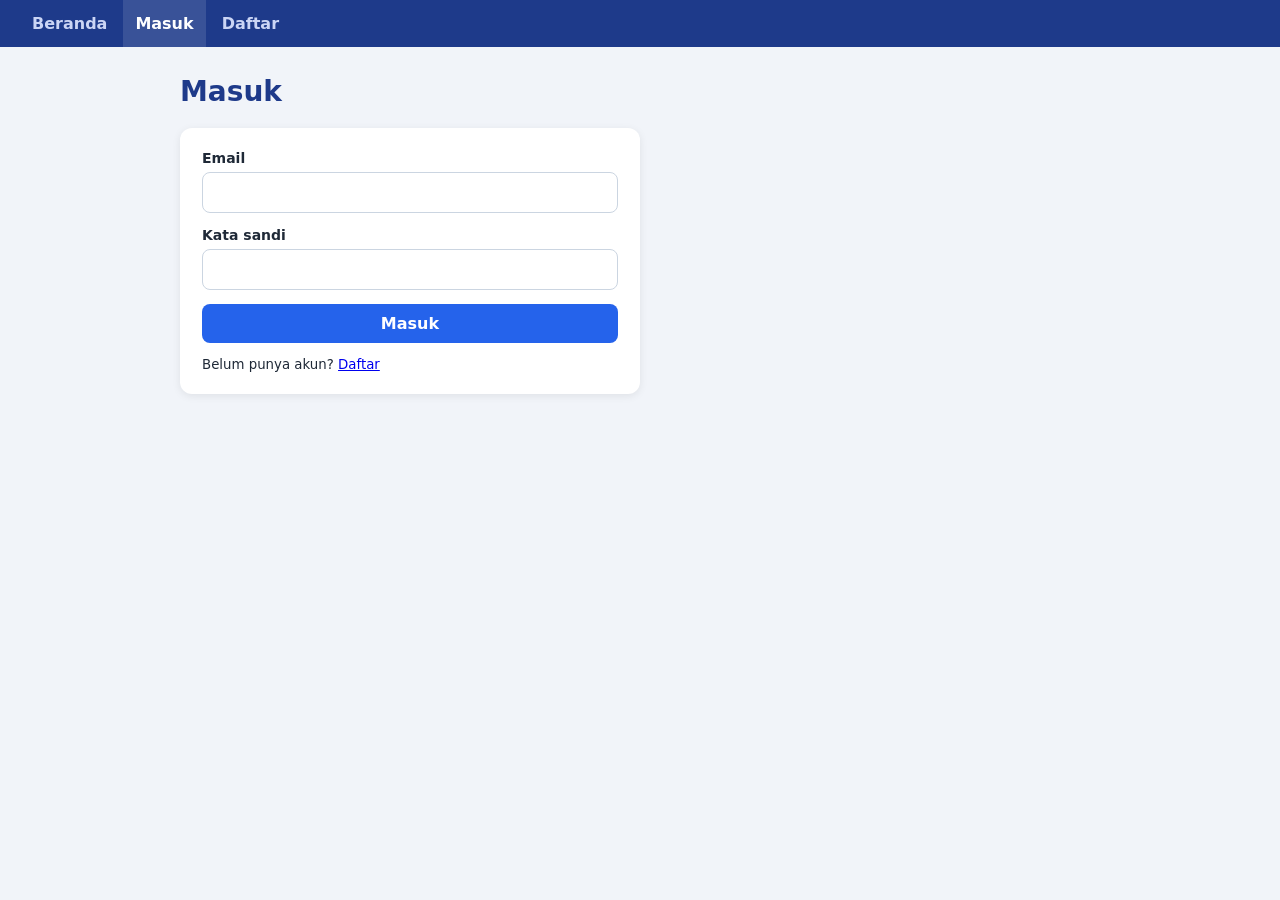
==== Project_TUGASKU/dashboard.html @ 93c88ead "Add files via upload" ====
<!DOCTYPE html>
<html lang="id">
<head>
    <meta charset="UTF-8">
    <meta name="viewport" content="width=device-width, initial-scale=1">
    <title>Dashboard - Tugasku</title>
    <link rel="stylesheet" href="style.css">
</head>
<body data-page="dashboard" data-auth="user">
<nav></nav>
<main>
<h1>Dashboard</h1>
<div class="stats" id="stat"></div>
<h2>Mendekati deadline (7 hari) dan terlambat</h2>
<div class="scroll">
    <table>
        <thead>
            <tr>
                <th>Tugas</th>
                <th>Mata kuliah</th>
                <th>Deadline</th>
                <th>Sisa waktu</th>
                <th>Prioritas</th>
            </tr>
        </thead>
        <tbody id="isi"></tbody>
    </table>
</div>
</main>
<script src="app.js"></script>
</body></html>
---- Project_TUGASKU/style.css ----
*{box-sizing:border-box}
body{
    font-family:"Segoe UI",system-ui,sans-serif;
    background:#f1f4f9;
    color:#1f2937;
    margin:0
}
nav{
    background:#1e3a8a;
    padding:0 20px;
    display:flex;
    flex-wrap:wrap;
    gap:4px
}
nav a{
    color:#cbd5f5;
    text-decoration:none;
    padding:14px 12px;
    font-weight:600
}
nav a:hover,nav a.aktif{
    color:#fff;
    background:rgba(255,255,255,.12)
}
main{
    max-width:960px;
    margin:0 auto;
    padding:28px 20px
}
h1{
    margin:0 0 20px;
    font-size:28px;
    color:#1e3a8a
}
h2{
    margin:28px 0 12px;
    font-size:19px
}
.kartu,form{
    background:#fff;
    padding:22px;
    border-radius:12px;
    box-shadow:0 2px 8px rgba(0,0,0,.08)
}
form{
    display:grid;
    gap:14px;
    max-width:460px
}
form.dua{
    grid-template-columns:1fr 1fr;
    max-width:none
}
.penuh{
    grid-column:1/-1
}
label{
    display:block;
    margin-bottom:6px;
    font-size:14px;
    font-weight:600
}
input,select,textarea{
    width:100%;
    padding:10px 12px;
    border:1px solid #cbd5e1;
    border-radius:8px;
    font:inherit
}
input:focus,select:focus,textarea:focus{
    outline:none;
    border-color:#2563eb;
    box-shadow:0 0 0 3px rgba(37,99,235,.2)
}
button,.btn{
    background:#2563eb;
    color:#fff;
    border:none;
    padding:10px 20px;
    border-radius:8px;
    font:inherit;
    font-weight:600;
    cursor:pointer;
    text-decoration:none;
    display:inline-block
}
button:hover,.btn:hover{
    background:#1d4ed8
}
.abu{
    background:#64748b
}
td button,.bar+.scroll td button{
    padding:5px 10px;
    font-size:13px
}
td button[data-hapus]{
    background:#fff;
    color:#b42318;
    border:1px solid #fda29b
}
.bar{
    display:flex;
    gap:10px;
    flex-wrap:wrap;
    margin-bottom:12px
}
.bar input,.bar select{
    width:auto;
    flex:1;
    min-width:140px
}
.scroll{
    overflow-x:auto;
    border-radius:12px;
    box-shadow:0 2px 8px rgba(0,0,0,.08)
}
table{
    width:100%;
    border-collapse:collapse;
    background:#fff
}
th,td{
    padding:11px 13px;
    text-align:left;
    border-bottom:1px solid #e5e7eb;
    vertical-align:top
}
thead{
    background:#1e3a8a;
    color:#fff
}
tbody tr:hover{
    background:#f8fafc
}
td select{
    padding:6px 8px
}
.tinggi{
    color:#b42318;
    background:#fee4e2;
    font-weight:700
}
.sedang{
    color:#b54708;
    background:#fef0c7;
    font-weight:700
}
.rendah{
    color:#067647;
    background:#d1fadf;
    font-weight:700
}
.telat{
    background:#fff1f0
}
.selesai{
    text-decoration:line-through;
    opacity:.6
}
.banner {
    background: #fef0c7;
    color: #b54708;
    border: 1px solid #fedf89;
    padding: 12px 16px;
    border-radius: 8px;
    margin-bottom: 16px;
    font-weight: 600;
}
.stats{
    display:grid;
    grid-template-columns:repeat(3,1fr);
    gap:14px
}
.stat{
    background:#fff;
    border-radius:12px;
    padding:18px;
    box-shadow:0 2px 8px rgba(0,0,0,.08)
}
.stat b{
    display:block;
    font-size:32px;
    color:#1e3a8a
}
.kal td{
    width:14.28%;
    height:92px;
    font-size:12px;
    border:1px solid #e5e7eb
}
.kal th{
    text-align:center
}
.tgs{
    display:block;
    border-radius:4px;
    padding:2px 5px;
    margin-top:3px;
    font-weight:600
}
.judulbln{
    display:flex;
    align-items:center;
    gap:14px;
    margin-bottom:12px
}
.judulbln h2{
    margin:0;
    min-width:160px;
    text-align:center
}
@media(max-width:600px){
    form.dua{
        grid-template-columns:1fr
    }
    .stats{
        grid-template-columns:1fr
    }
}
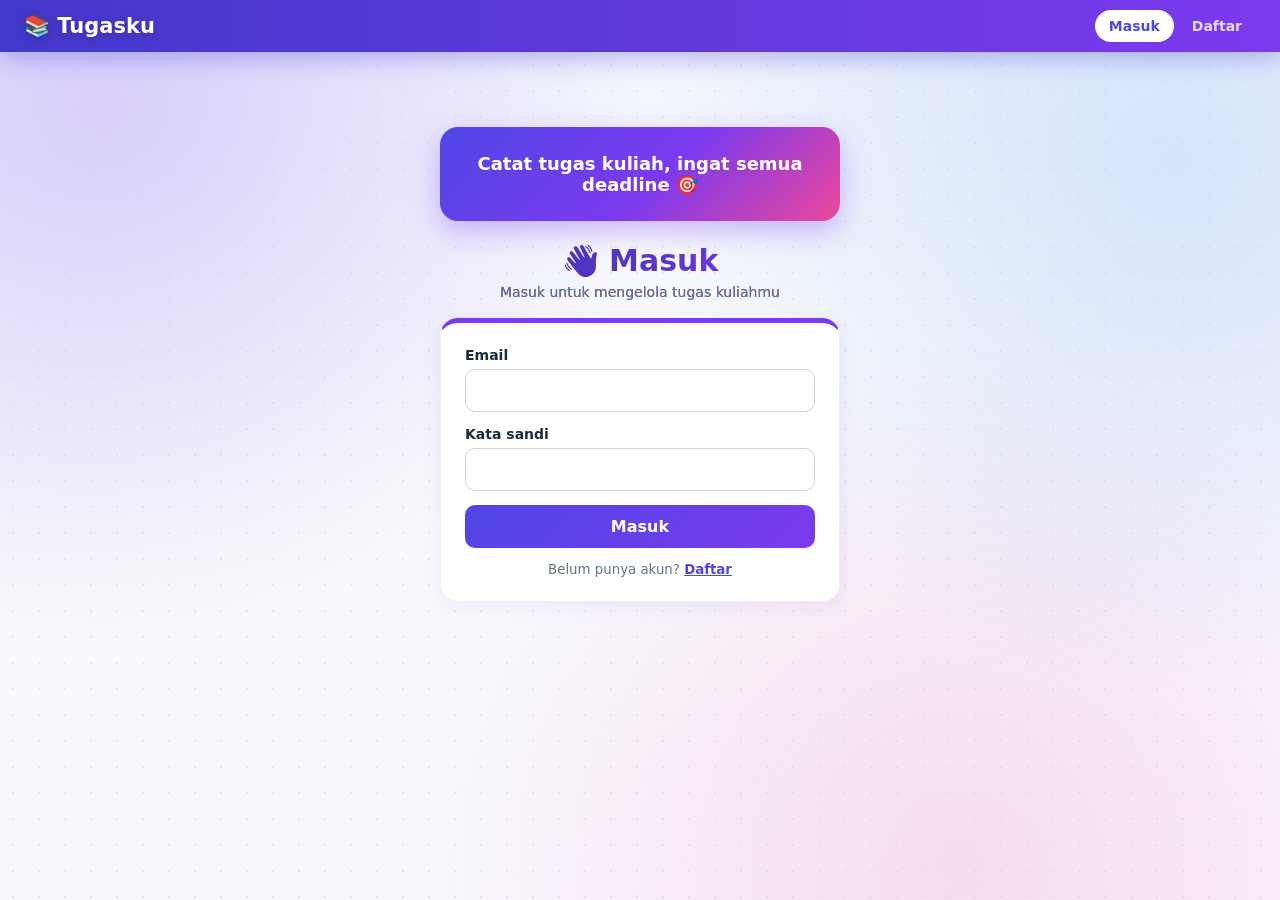
==== commit 9d4f020d: "Add files via upload" ====
--- a/Project_TUGASKU/dashboard.html
+++ b/Project_TUGASKU/dashboard.html
@@ -9,8 +9,9 @@
 <body data-page="dashboard" data-auth="user">
 <nav></nav>
 <main>
-<h1>Dashboard</h1>
+<h1 id="salam">Dashboard</h1>
 <div class="stats" id="stat"></div>
+<div class="kartu pb"><div class="prog"><i id="prog"></i></div><small id="progTxt"></small></div>
 <h2>Mendekati deadline (7 hari) dan terlambat</h2>
 <div class="scroll">
     <table>
@@ -20,7 +21,7 @@
                 <th>Mata kuliah</th>
                 <th>Deadline</th>
                 <th>Sisa waktu</th>
-                <th>Prioritas</th>
+                <th>Prioritas</th><th>Status</th>
             </tr>
         </thead>
         <tbody id="isi"></tbody>
--- a/Project_TUGASKU/style.css
+++ b/Project_TUGASKU/style.css
@@ -1,220 +1,129 @@
+:root{--p:#4f46e5;--p2:#7c3aed;--tx:#1e293b;--mt:#64748b;--ln:#e2e8f0}
 *{box-sizing:border-box}
-body{
-    font-family:"Segoe UI",system-ui,sans-serif;
-    background:#f1f4f9;
-    color:#1f2937;
-    margin:0
-}
-nav{
-    background:#1e3a8a;
-    padding:0 20px;
-    display:flex;
-    flex-wrap:wrap;
-    gap:4px
-}
-nav a{
-    color:#cbd5f5;
-    text-decoration:none;
-    padding:14px 12px;
-    font-weight:600
-}
-nav a:hover,nav a.aktif{
-    color:#fff;
-    background:rgba(255,255,255,.12)
-}
-main{
-    max-width:960px;
-    margin:0 auto;
-    padding:28px 20px
-}
-h1{
-    margin:0 0 20px;
-    font-size:28px;
-    color:#1e3a8a
-}
-h2{
-    margin:28px 0 12px;
-    font-size:19px
-}
-.kartu,form{
-    background:#fff;
-    padding:22px;
-    border-radius:12px;
-    box-shadow:0 2px 8px rgba(0,0,0,.08)
-}
-form{
-    display:grid;
-    gap:14px;
-    max-width:460px
-}
-form.dua{
-    grid-template-columns:1fr 1fr;
-    max-width:none
-}
-.penuh{
-    grid-column:1/-1
-}
-label{
-    display:block;
-    margin-bottom:6px;
-    font-size:14px;
-    font-weight:600
-}
-input,select,textarea{
-    width:100%;
-    padding:10px 12px;
-    border:1px solid #cbd5e1;
-    border-radius:8px;
-    font:inherit
-}
-input:focus,select:focus,textarea:focus{
-    outline:none;
-    border-color:#2563eb;
-    box-shadow:0 0 0 3px rgba(37,99,235,.2)
-}
-button,.btn{
-    background:#2563eb;
-    color:#fff;
-    border:none;
-    padding:10px 20px;
-    border-radius:8px;
-    font:inherit;
-    font-weight:600;
-    cursor:pointer;
-    text-decoration:none;
-    display:inline-block
-}
-button:hover,.btn:hover{
-    background:#1d4ed8
-}
-.abu{
-    background:#64748b
-}
-td button,.bar+.scroll td button{
-    padding:5px 10px;
-    font-size:13px
-}
-td button[data-hapus]{
-    background:#fff;
-    color:#b42318;
-    border:1px solid #fda29b
-}
-.bar{
-    display:flex;
-    gap:10px;
-    flex-wrap:wrap;
-    margin-bottom:12px
-}
-.bar input,.bar select{
-    width:auto;
-    flex:1;
-    min-width:140px
-}
-.scroll{
-    overflow-x:auto;
-    border-radius:12px;
-    box-shadow:0 2px 8px rgba(0,0,0,.08)
-}
-table{
-    width:100%;
-    border-collapse:collapse;
-    background:#fff
-}
-th,td{
-    padding:11px 13px;
-    text-align:left;
-    border-bottom:1px solid #e5e7eb;
-    vertical-align:top
-}
-thead{
-    background:#1e3a8a;
-    color:#fff
-}
-tbody tr:hover{
-    background:#f8fafc
-}
-td select{
-    padding:6px 8px
-}
-.tinggi{
-    color:#b42318;
-    background:#fee4e2;
-    font-weight:700
-}
-.sedang{
-    color:#b54708;
-    background:#fef0c7;
-    font-weight:700
-}
-.rendah{
-    color:#067647;
-    background:#d1fadf;
-    font-weight:700
-}
-.telat{
-    background:#fff1f0
-}
-.selesai{
-    text-decoration:line-through;
-    opacity:.6
-}
-.banner {
-    background: #fef0c7;
-    color: #b54708;
-    border: 1px solid #fedf89;
-    padding: 12px 16px;
-    border-radius: 8px;
-    margin-bottom: 16px;
-    font-weight: 600;
-}
-.stats{
-    display:grid;
-    grid-template-columns:repeat(3,1fr);
-    gap:14px
-}
-.stat{
-    background:#fff;
-    border-radius:12px;
-    padding:18px;
-    box-shadow:0 2px 8px rgba(0,0,0,.08)
-}
-.stat b{
-    display:block;
-    font-size:32px;
-    color:#1e3a8a
-}
-.kal td{
-    width:14.28%;
-    height:92px;
-    font-size:12px;
-    border:1px solid #e5e7eb
-}
-.kal th{
-    text-align:center
-}
-.tgs{
-    display:block;
-    border-radius:4px;
-    padding:2px 5px;
-    margin-top:3px;
-    font-weight:600
-}
-.judulbln{
-    display:flex;
-    align-items:center;
-    gap:14px;
-    margin-bottom:12px
-}
-.judulbln h2{
-    margin:0;
-    min-width:160px;
-    text-align:center
-}
-@media(max-width:600px){
-    form.dua{
-        grid-template-columns:1fr
-    }
-    .stats{
-        grid-template-columns:1fr
-    }
-}
+body{font-family:"Segoe UI",system-ui,sans-serif;background:linear-gradient(160deg,#eef2ff,#f8fafc 45%,#faf5ff) fixed;color:var(--tx);margin:0;min-height:100vh}
+nav{position:sticky;top:0;z-index:5;display:flex;flex-wrap:wrap;align-items:center;gap:4px;padding:10px 24px;background:rgba(255,255,255,.88);backdrop-filter:blur(10px);border-bottom:1px solid var(--ln)}
+nav .gap{flex:1}
+nav a{color:var(--mt);text-decoration:none;padding:8px 14px;border-radius:999px;font-weight:600;font-size:14px;transition:.2s}
+nav a:hover{background:#eef2ff;color:var(--p)}
+nav a.aktif{background:var(--p);color:#fff}
+nav a#keluar{color:#e11d48}
+nav a.brand,nav a.brand:hover{font-size:21px;font-weight:800;padding:4px 14px 4px 0;background:linear-gradient(90deg,var(--p),var(--p2));-webkit-background-clip:text;background-clip:text;color:transparent}
+main{max-width:980px;margin:0 auto;padding:30px 20px}
+h1{margin:0 0 22px;font-size:30px;font-weight:800;color:var(--tx)}
+h2{margin:30px 0 12px;font-size:19px}
+.kartu,form{background:#fff;padding:24px;border-radius:18px;box-shadow:0 4px 20px rgba(79,70,229,.08);border:1px solid #eef0f6}
+form{display:grid;gap:14px;max-width:460px}
+form.dua{grid-template-columns:1fr 1fr;max-width:none}
+.penuh{grid-column:1/-1}
+label{display:block;margin-bottom:6px;font-size:14px;font-weight:600}
+label small{font-weight:400;color:var(--mt)}
+input,select,textarea{width:100%;padding:11px 13px;border:1px solid #cbd5e1;border-radius:10px;font:inherit;background:#fff}
+input:focus,select:focus,textarea:focus{outline:none;border-color:var(--p);box-shadow:0 0 0 4px rgba(79,70,229,.15)}
+button,.btn{background:linear-gradient(135deg,var(--p),var(--p2));color:#fff;border:none;padding:10px 20px;border-radius:10px;font:inherit;font-weight:600;cursor:pointer;text-decoration:none;display:inline-block;transition:.2s}
+button:hover,.btn:hover{transform:translateY(-1px);box-shadow:0 6px 16px rgba(79,70,229,.3)}
+.abu{background:#64748b}
+form a{color:var(--p);font-weight:600}
+body[data-auth="none"] main{max-width:440px;margin-top:5vh}
+body[data-auth="none"] h1{text-align:center;margin-bottom:6px}
+body[data-page=login] h1::after,body[data-page=register] h1::after{display:block;font-size:14px;font-weight:400;color:var(--mt);margin:6px 0 18px}
+body[data-page=login] h1::after{content:"Masuk untuk mengelola tugas kuliahmu"}
+body[data-page=register] h1::after{content:"Buat akun baru, gratis dan cepat"}
+body[data-auth="none"] form{max-width:none}
+body[data-auth="none"] form button{width:100%;padding:12px}
+body[data-auth="none"] form small{text-align:center;color:var(--mt)}
+td button{padding:6px 11px;font-size:13px;margin:0 2px 3px 0}
+td button[data-hapus]{background:#fff;color:#e11d48;border:1px solid #fecdd3}
+td button.abu{background:#fff;color:var(--mt);border:1px solid var(--ln)}
+.bar{display:flex;gap:10px;flex-wrap:wrap;margin-bottom:12px}
+.bar input,.bar select{width:auto;flex:1;min-width:140px}
+.scroll{overflow-x:auto;border-radius:18px;box-shadow:0 4px 20px rgba(79,70,229,.08);border:1px solid #eef0f6}
+table{width:100%;border-collapse:collapse;background:#fff}
+th,td{padding:13px 14px;text-align:left;border-bottom:1px solid #f1f5f9;vertical-align:top}
+thead{background:#f8fafc;color:var(--mt);font-size:12px;text-transform:uppercase;letter-spacing:.05em}
+tbody tr:hover{background:#fafaff}
+.ket{display:block;color:var(--mt);margin-top:2px}
+.chip,.badge{display:inline-block;padding:3px 11px;border-radius:999px;font-size:12px;font-weight:700;white-space:nowrap}
+.badge.belum{background:#e2e8f0;color:#475569}
+.badge.proses{background:#dbeafe;color:#1d4ed8}
+.badge.selesai{background:#dcfce7;color:#15803d}
+.badge::before{content:"";display:inline-block;width:7px;height:7px;border-radius:50%;background:currentColor;margin-right:6px}
+.tinggi{color:#b42318;background:#fee4e2;font-weight:700}
+.sedang{color:#b54708;background:#fef0c7;font-weight:700}
+.rendah{color:#067647;background:#d1fadf;font-weight:700}
+.telat{background:#fff5f5}
+.done .jdl{text-decoration:line-through;opacity:.55}
+.banner{background:#fffbeb;color:#b45309;border:1px solid #fde68a;padding:13px 18px;border-radius:12px;margin-bottom:18px;font-weight:600}
+.stats{display:grid;grid-template-columns:repeat(3,1fr);gap:16px}
+.stat{background:#fff;border-radius:18px;padding:20px;box-shadow:0 4px 20px rgba(79,70,229,.08);border-top:5px solid #94a3b8;color:var(--mt);font-weight:600}
+.stat.s1{border-color:#3b82f6}
+.stat.s2{border-color:#22c55e}
+.stat b{display:block;font-size:36px;color:var(--tx)}
+.kartu.pb{margin-top:16px;padding:18px 24px}
+.prog{height:10px;background:#e2e8f0;border-radius:99px;overflow:hidden;margin-bottom:8px}
+.prog i{display:block;height:100%;width:0;background:linear-gradient(90deg,var(--p),#22c55e);transition:width .6s}
+.kal{table-layout:fixed}
+.kal td{height:96px;font-size:12px;border:1px solid #f1f5f9;padding:6px;overflow:hidden}
+.kal th{text-align:center}
+.kal td.hari{cursor:pointer;transition:.15s}
+.kal td.hari:hover{background:#eef2ff}
+.kal td.lewat{background:#f8fafc;color:#94a3b8}
+.kal td.dipilih{outline:2px solid var(--p);outline-offset:-2px;background:#eef2ff}
+.kal td.hariini b{display:inline-grid;place-items:center;width:24px;height:24px;border-radius:50%;background:var(--p);color:#fff}
+.tgs{display:block;border-radius:6px;padding:2px 6px;margin-top:3px;font-weight:600;white-space:nowrap;overflow:hidden;text-overflow:ellipsis}
+.tgs.selesai{text-decoration:line-through;opacity:.6}
+.dot{display:inline-block;width:7px;height:7px;border-radius:50%;margin-right:4px;background:#94a3b8}
+.dot.s1{background:#3b82f6}
+.dot.s2{background:#22c55e}
+.legenda{margin:14px 0}
+.judulbln{display:flex;align-items:center;gap:14px;margin-bottom:12px}
+.judulbln h2{margin:0;min-width:170px;text-align:center}
+.judulbln button{padding:8px 16px}
+#detail{margin-top:18px}
+#detail h2{margin-top:0}
+#detail li{padding:8px 0;border-bottom:1px solid #f1f5f9;list-style:none}
+#detail ul{padding:0;margin:0 0 14px}
+@media(max-width:600px){form.dua,.stats{grid-template-columns:1fr}nav{padding:8px 12px}}
+
+/* ===== Revisi 2: lebih berwarna & hidup ===== */
+body::before{content:"";position:fixed;inset:0;z-index:-1;pointer-events:none;background:radial-gradient(circle at 8% 12%,rgba(124,58,237,.20),transparent 38%),radial-gradient(circle at 92% 18%,rgba(59,130,246,.18),transparent 38%),radial-gradient(circle at 75% 96%,rgba(236,72,153,.15),transparent 40%)}
+body::after{content:"";position:fixed;inset:0;z-index:-1;pointer-events:none;background-image:radial-gradient(#c7d2fe 1.2px,transparent 1.2px);background-size:26px 26px;opacity:.55}
+@keyframes naik{from{opacity:0;transform:translateY(14px)}to{opacity:1;transform:none}}
+main{animation:naik .5s ease both}
+nav{background:linear-gradient(90deg,#4338ca,#7c3aed);border-bottom:none;box-shadow:0 6px 24px rgba(67,56,202,.35)}
+nav a{color:rgba(255,255,255,.82)}
+nav a:hover{background:rgba(255,255,255,.18);color:#fff}
+nav a.aktif{background:#fff;color:var(--p)}
+nav a#keluar{color:#fecdd3}
+nav a.brand,nav a.brand:hover{background:none;color:#fff;-webkit-text-fill-color:#fff;text-shadow:0 2px 8px rgba(0,0,0,.2)}
+nav a.brand::before{content:"📚 "}
+h1{background:linear-gradient(90deg,#3730a3,#7c3aed);-webkit-background-clip:text;background-clip:text;color:transparent}
+body[data-page=dashboard] h1::before{content:"🏠 "}
+body[data-page=matkul] h1::before{content:"📚 "}
+body[data-page=tugas] h1::before{content:"✅ "}
+body[data-page=kalender] h1::before{content:"🗓️ "}
+body[data-page=profil] h1::before{content:"👤 "}
+body[data-page=pengguna] h1::before{content:"🛡️ "}
+body[data-page=login] h1::before{content:"👋 "}
+body[data-page=register] h1::before{content:"✨ "}
+h1::before{-webkit-text-fill-color:initial}
+main>h2{border-left:5px solid var(--p2);padding-left:12px}
+.kartu,form,.stat{transition:transform .2s,box-shadow .2s}
+.kartu:hover,.stat:hover{transform:translateY(-3px);box-shadow:0 10px 28px rgba(79,70,229,.18)}
+form{border-top:5px solid var(--p2)}
+body[data-auth="none"] main::before{content:"Catat tugas kuliah, ingat semua deadline 🎯";display:block;text-align:center;padding:26px 20px;margin-bottom:22px;border-radius:18px;color:#fff;font-weight:700;font-size:18px;background:linear-gradient(135deg,#4f46e5,#7c3aed 55%,#ec4899);box-shadow:0 10px 28px rgba(124,58,237,.35)}
+.stat{border-top:none;color:rgba(255,255,255,.9);position:relative;overflow:hidden;background:linear-gradient(135deg,#64748b,#94a3b8)}
+.stat.s1{background:linear-gradient(135deg,#2563eb,#6366f1)}
+.stat.s2{background:linear-gradient(135deg,#059669,#22c55e)}
+.stat b{color:#fff}
+.stat::after{position:absolute;right:14px;bottom:2px;font-size:54px;opacity:.28}
+.stat.s0::after{content:"📝"}
+.stat.s1::after{content:"⏳"}
+.stat.s2::after{content:"🎉"}
+thead{background:linear-gradient(90deg,#eef2ff,#f5f3ff);color:#4338ca}
+tbody tr:nth-child(even){background:#fcfcff}
+.kal th{background:linear-gradient(90deg,#4f46e5,#7c3aed);color:#fff;font-size:13px;text-transform:none;letter-spacing:0}
+.kal td:nth-child(7)>b{color:#e11d48}
+.kal td.hariini{background:#eef2ff}
+.kal td.hariini b{box-shadow:0 0 0 4px rgba(79,70,229,.2)}
+.banner{background:linear-gradient(90deg,#fffbeb,#fef3c7);border-left:5px solid #f59e0b}
+.badge.proses{background:linear-gradient(90deg,#dbeafe,#e0e7ff)}
